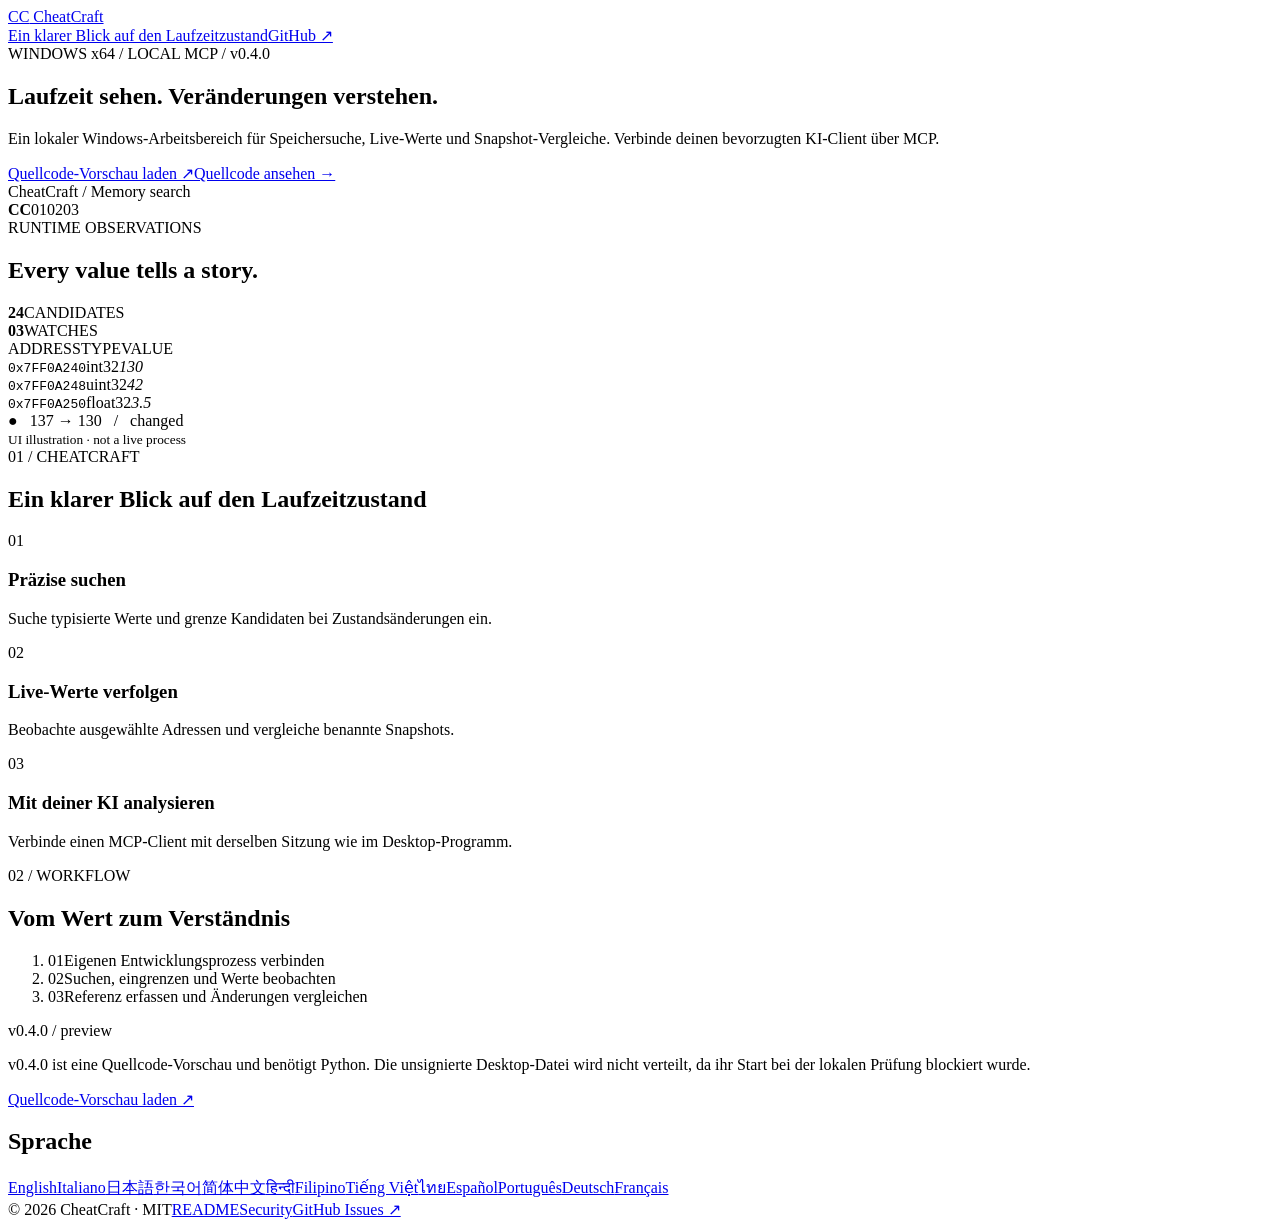
==== docs/de/index.html @ 7d16bdb3 "Add multilingual CheatCraft product site for GitHub Pages" ====
<!doctype html><html lang="de"><head><meta charset="utf-8"><meta name="viewport" content="width=device-width,initial-scale=1"><title>CheatCraft — Laufzeit sehen. Veränderungen verstehen.</title><meta name="description" content="Ein lokaler Windows-Arbeitsbereich für Speichersuche, Live-Werte und Snapshot-Vergleiche. Verbinde deinen bevorzugten KI-Client über MCP."><link rel="canonical" href="https://arpanjot-coding.github.io/CheatCraft/de/"><link rel="alternate" hreflang="en" href="https://arpanjot-coding.github.io/CheatCraft/"><link rel="alternate" hreflang="it" href="https://arpanjot-coding.github.io/CheatCraft/it/"><link rel="alternate" hreflang="ja" href="https://arpanjot-coding.github.io/CheatCraft/ja/"><link rel="alternate" hreflang="ko" href="https://arpanjot-coding.github.io/CheatCraft/ko/"><link rel="alternate" hreflang="zh-CN" href="https://arpanjot-coding.github.io/CheatCraft/zh-CN/"><link rel="alternate" hreflang="hi" href="https://arpanjot-coding.github.io/CheatCraft/hi/"><link rel="alternate" hreflang="fil" href="https://arpanjot-coding.github.io/CheatCraft/fil/"><link rel="alternate" hreflang="vi" href="https://arpanjot-coding.github.io/CheatCraft/vi/"><link rel="alternate" hreflang="th" href="https://arpanjot-coding.github.io/CheatCraft/th/"><link rel="alternate" hreflang="es" href="https://arpanjot-coding.github.io/CheatCraft/es/"><link rel="alternate" hreflang="pt" href="https://arpanjot-coding.github.io/CheatCraft/pt/"><link rel="alternate" hreflang="de" href="https://arpanjot-coding.github.io/CheatCraft/de/"><link rel="alternate" hreflang="fr" href="https://arpanjot-coding.github.io/CheatCraft/fr/"><link rel="alternate" hreflang="x-default" href="https://arpanjot-coding.github.io/CheatCraft/"><meta property="og:title" content="CheatCraft — Laufzeit sehen. Veränderungen verstehen."><meta property="og:description" content="Ein lokaler Windows-Arbeitsbereich für Speichersuche, Live-Werte und Snapshot-Vergleiche. Verbinde deinen bevorzugten KI-Client über MCP."><meta property="og:type" content="website"><meta property="og:url" content="https://arpanjot-coding.github.io/CheatCraft/de/"><meta name="twitter:card" content="summary"><meta name="theme-color" content="#0c1320"><link rel="stylesheet" href="https://arpanjot-coding.github.io/CheatCraft/style.css"><link rel="icon" href="https://arpanjot-coding.github.io/CheatCraft/favicon.svg" type="image/svg+xml"><script type="application/ld+json">{"@context": "https://schema.org", "@type": "SoftwareApplication", "name": "CheatCraft", "applicationCategory": "DeveloperApplication", "operatingSystem": "Windows", "softwareVersion": "0.4.0", "url": "https://arpanjot-coding.github.io/CheatCraft/de/", "inLanguage": "de", "description": "Ein lokaler Windows-Arbeitsbereich für Speichersuche, Live-Werte und Snapshot-Vergleiche. Verbinde deinen bevorzugten KI-Client über MCP.", "license": "https://github.com/arpanjot-coding/CheatCraft/blob/main/LICENSE", "downloadUrl": "https://github.com/arpanjot-coding/CheatCraft/releases/tag/v0.4.0"}</script></head><body>
<header><a class="brand" href="https://arpanjot-coding.github.io/CheatCraft/de/"><span class="mark">CC</span> CheatCraft</a><nav><a href="#features">Ein klarer Blick auf den Laufzeitzustand</a><a href="https://github.com/arpanjot-coding/CheatCraft">GitHub ↗</a></nav></header>
<main><section class="hero"><div><div class="eyebrow">WINDOWS x64 / LOCAL MCP / v0.4.0</div><h1>Laufzeit sehen. Veränderungen verstehen.</h1><p class="lead">Ein lokaler Windows-Arbeitsbereich für Speichersuche, Live-Werte und Snapshot-Vergleiche. Verbinde deinen bevorzugten KI-Client über MCP.</p><div class="actions"><a class="button" href="https://github.com/arpanjot-coding/CheatCraft/releases/tag/v0.4.0">Quellcode-Vorschau laden ↗</a><a class="quiet" href="https://github.com/arpanjot-coding/CheatCraft">Quellcode ansehen →</a></div></div>
<div class="product" aria-label="CheatCraft"><div class="windowbar"><i></i><i></i><i></i><span>CheatCraft / Memory search</span></div><div class="workspace"><div class="rail"><b>CC</b><span>01</span><span>02</span><span>03</span></div><div class="screen"><div class="small">RUNTIME OBSERVATIONS</div><h2>Every value tells a story.</h2><div class="stats"><div><strong>24</strong><span>CANDIDATES</span></div><div><strong>03</strong><span>WATCHES</span></div></div><div class="row heading"><span>ADDRESS</span><span>TYPE</span><span>VALUE</span></div><div class="row"><code>0x7FF0A240</code><span>int32</span><em>130</em></div><div class="row"><code>0x7FF0A248</code><span>uint32</span><em>42</em></div><div class="row"><code>0x7FF0A250</code><span>float32</span><em>3.5</em></div><div class="signal">● &nbsp; 137 → 130 &nbsp; / &nbsp; changed</div><small>UI illustration · not a live process</small></div></div></div></section>
<section id="features"><div class="sectionhead"><span class="eyebrow">01 / CHEATCRAFT</span><h2>Ein klarer Blick auf den Laufzeitzustand</h2></div><div class="features"><article><span class="number">01</span><h3>Präzise suchen</h3><p>Suche typisierte Werte und grenze Kandidaten bei Zustandsänderungen ein.</p></article><article><span class="number">02</span><h3>Live-Werte verfolgen</h3><p>Beobachte ausgewählte Adressen und vergleiche benannte Snapshots.</p></article><article><span class="number">03</span><h3>Mit deiner KI analysieren</h3><p>Verbinde einen MCP-Client mit derselben Sitzung wie im Desktop-Programm.</p></article></div></section>
<section class="workflow"><div><span class="eyebrow">02 / WORKFLOW</span><h2>Vom Wert zum Verständnis</h2></div><ol><li><span>01</span>Eigenen Entwicklungsprozess verbinden</li><li><span>02</span>Suchen, eingrenzen und Werte beobachten</li><li><span>03</span>Referenz erfassen und Änderungen vergleichen</li></ol></section>
<section class="release"><span class="pill">v0.4.0 / preview</span><p>v0.4.0 ist eine Quellcode-Vorschau und benötigt Python. Die unsignierte Desktop-Datei wird nicht verteilt, da ihr Start bei der lokalen Prüfung blockiert wurde.</p><a class="button" href="https://github.com/arpanjot-coding/CheatCraft/releases/tag/v0.4.0">Quellcode-Vorschau laden ↗</a></section>
<section class="languages"><h2>Sprache</h2><div><a href="https://arpanjot-coding.github.io/CheatCraft/" lang="en" hreflang="en" >English</a><a href="https://arpanjot-coding.github.io/CheatCraft/it/" lang="it" hreflang="it" >Italiano</a><a href="https://arpanjot-coding.github.io/CheatCraft/ja/" lang="ja" hreflang="ja" >日本語</a><a href="https://arpanjot-coding.github.io/CheatCraft/ko/" lang="ko" hreflang="ko" >한국어</a><a href="https://arpanjot-coding.github.io/CheatCraft/zh-CN/" lang="zh-CN" hreflang="zh-CN" >简体中文</a><a href="https://arpanjot-coding.github.io/CheatCraft/hi/" lang="hi" hreflang="hi" >हिन्दी</a><a href="https://arpanjot-coding.github.io/CheatCraft/fil/" lang="fil" hreflang="fil" >Filipino</a><a href="https://arpanjot-coding.github.io/CheatCraft/vi/" lang="vi" hreflang="vi" >Tiếng Việt</a><a href="https://arpanjot-coding.github.io/CheatCraft/th/" lang="th" hreflang="th" >ไทย</a><a href="https://arpanjot-coding.github.io/CheatCraft/es/" lang="es" hreflang="es" >Español</a><a href="https://arpanjot-coding.github.io/CheatCraft/pt/" lang="pt" hreflang="pt" >Português</a><a href="https://arpanjot-coding.github.io/CheatCraft/de/" lang="de" hreflang="de" aria-current="page">Deutsch</a><a href="https://arpanjot-coding.github.io/CheatCraft/fr/" lang="fr" hreflang="fr" >Français</a></div></section></main><footer><span>© 2026 CheatCraft · MIT</span><a href="https://github.com/arpanjot-coding/CheatCraft/blob/main/README.md">README</a><a href="https://github.com/arpanjot-coding/CheatCraft/blob/main/SECURITY.md">Security</a><a href="https://github.com/arpanjot-coding/CheatCraft/issues">GitHub Issues ↗</a></footer></body></html>
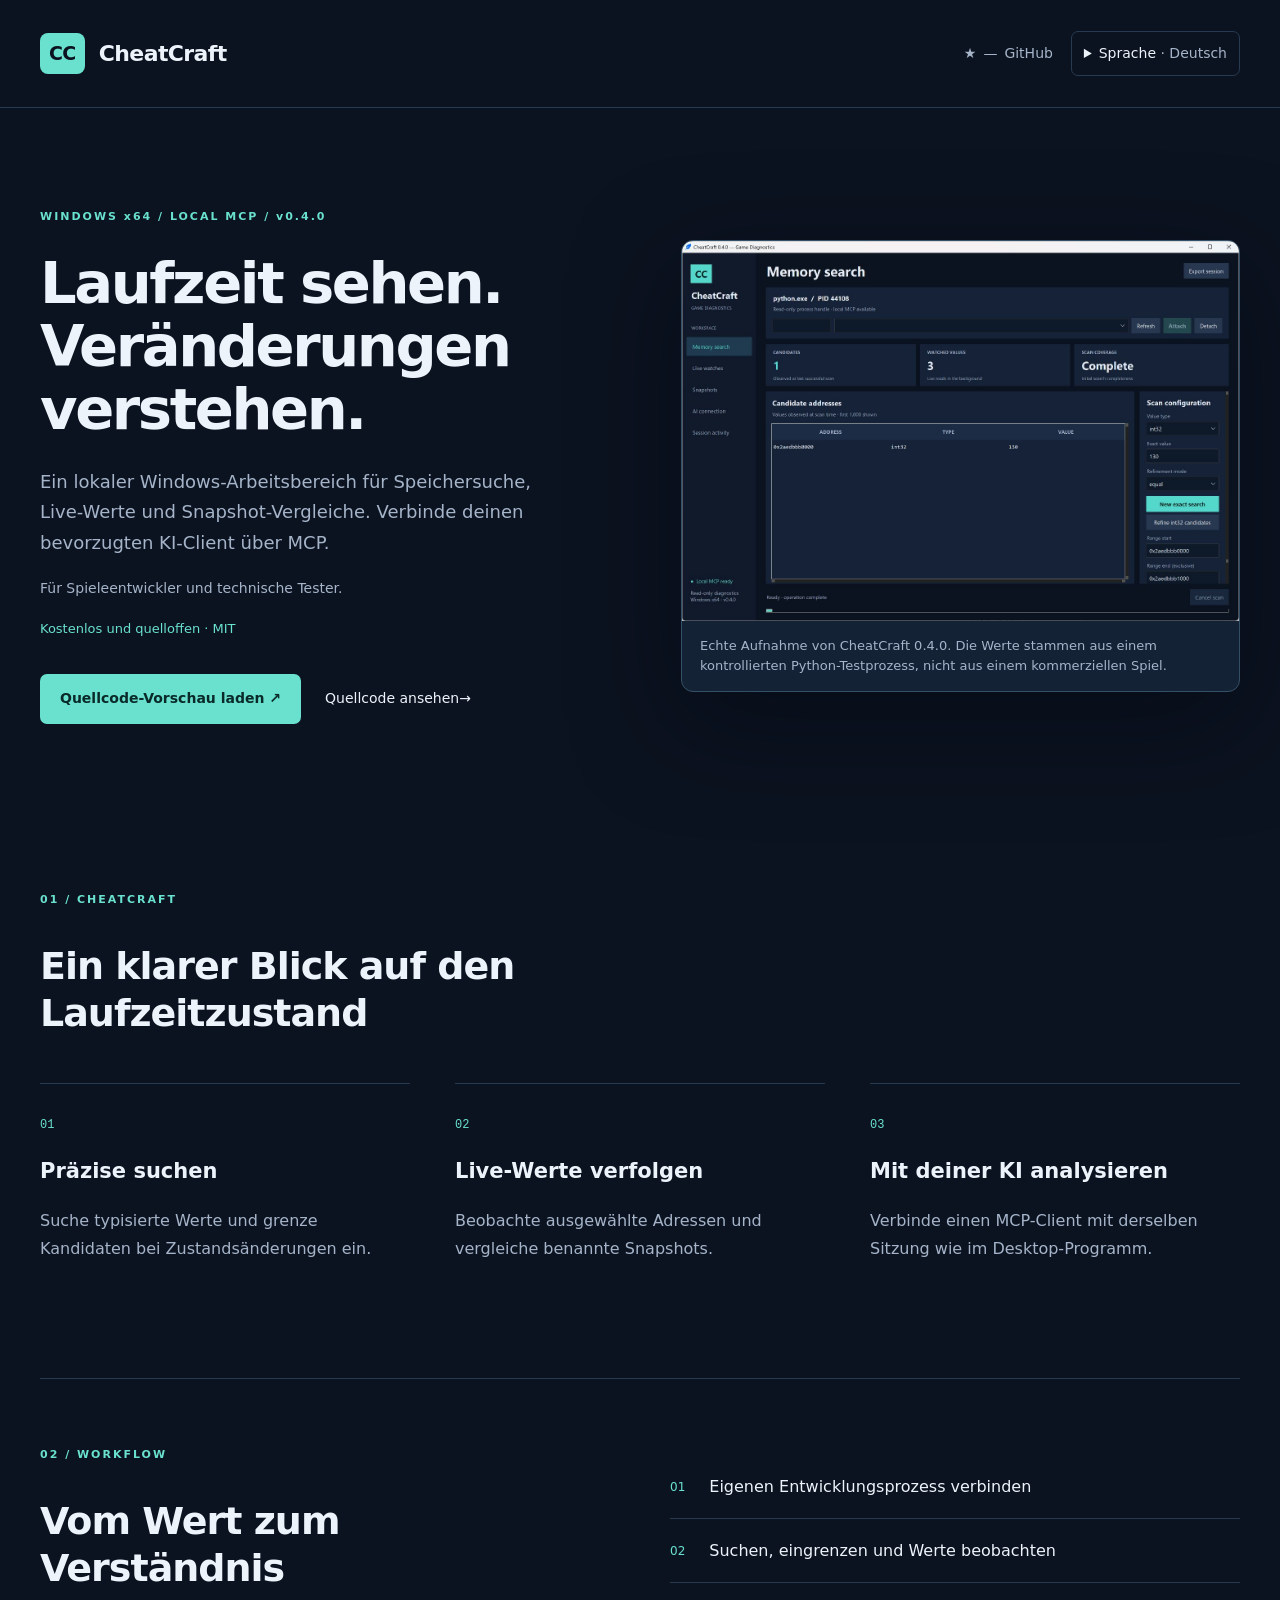
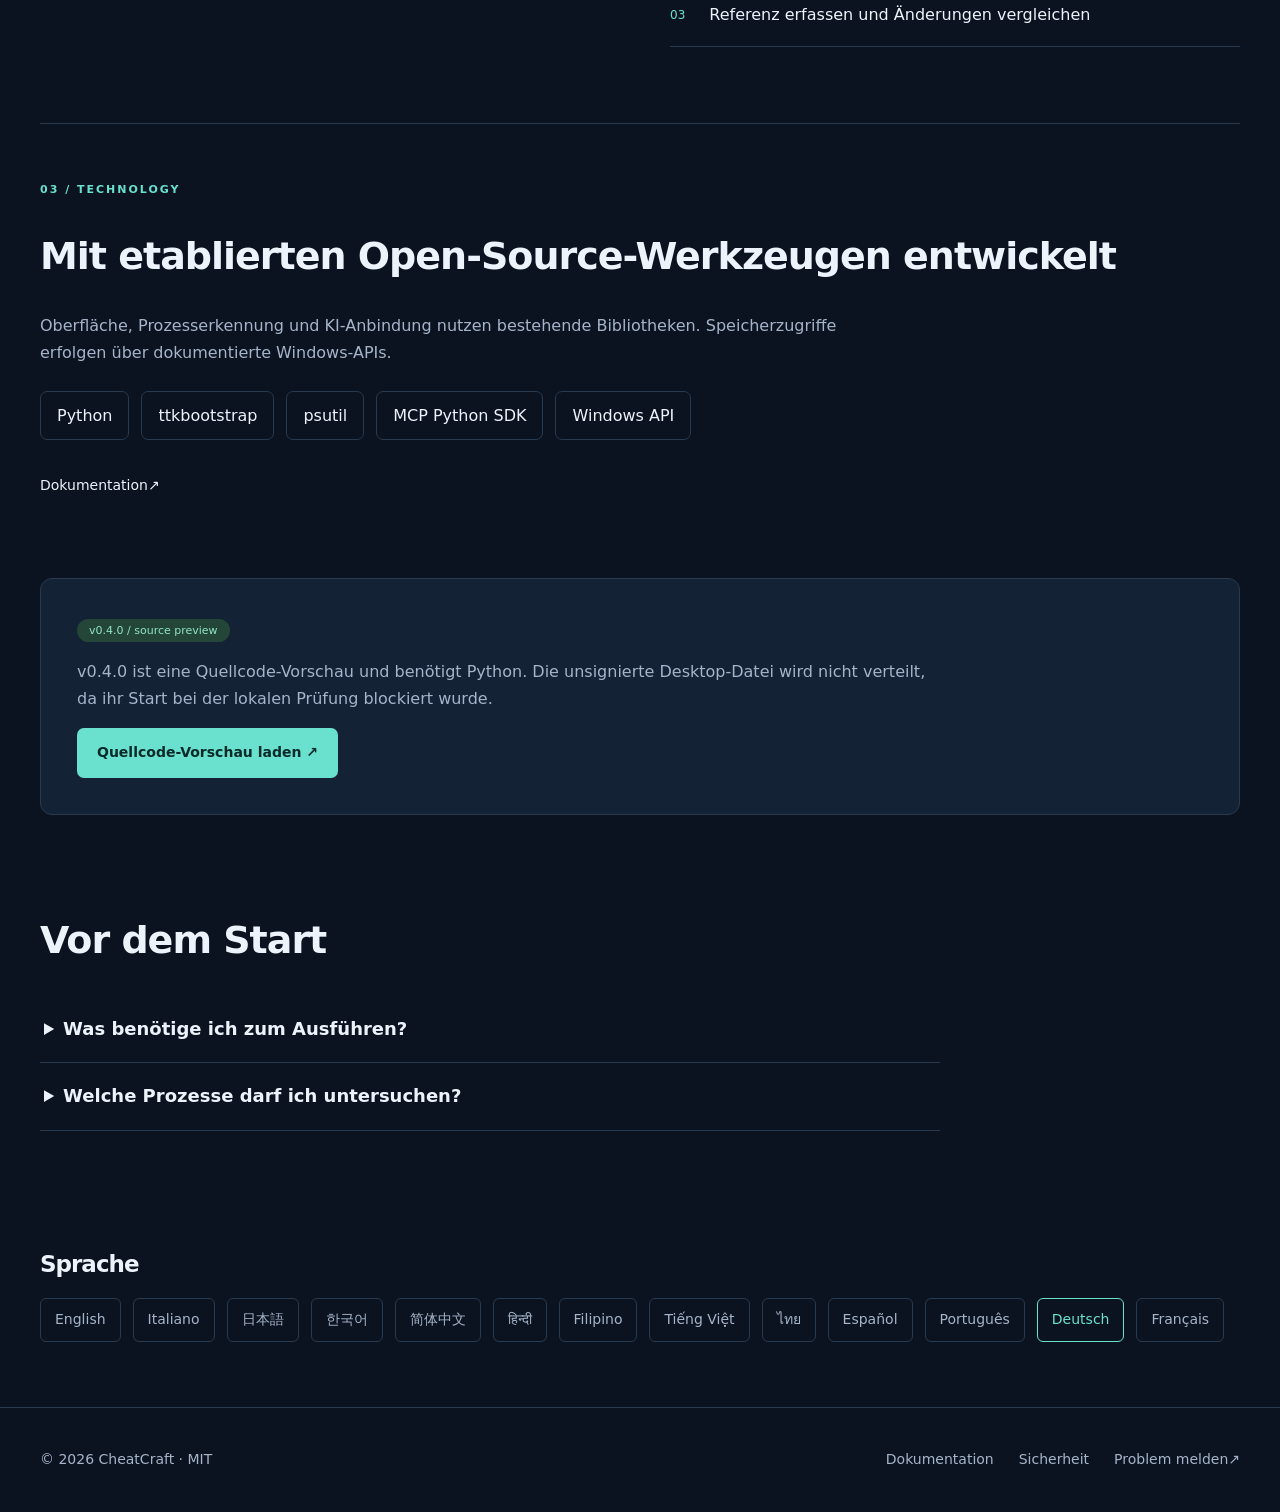
==== commit cb9c2d71: "Review mobile design and multilingual SEO; use authentic app screenshot" ====
--- a/docs/de/index.html
+++ b/docs/de/index.html
@@ -1,8 +1,78 @@
-<!doctype html><html lang="de"><head><meta charset="utf-8"><meta name="viewport" content="width=device-width,initial-scale=1"><title>CheatCraft — Laufzeit sehen. Veränderungen verstehen.</title><meta name="description" content="Ein lokaler Windows-Arbeitsbereich für Speichersuche, Live-Werte und Snapshot-Vergleiche. Verbinde deinen bevorzugten KI-Client über MCP."><link rel="canonical" href="https://arpanjot-coding.github.io/CheatCraft/de/"><link rel="alternate" hreflang="en" href="https://arpanjot-coding.github.io/CheatCraft/"><link rel="alternate" hreflang="it" href="https://arpanjot-coding.github.io/CheatCraft/it/"><link rel="alternate" hreflang="ja" href="https://arpanjot-coding.github.io/CheatCraft/ja/"><link rel="alternate" hreflang="ko" href="https://arpanjot-coding.github.io/CheatCraft/ko/"><link rel="alternate" hreflang="zh-CN" href="https://arpanjot-coding.github.io/CheatCraft/zh-CN/"><link rel="alternate" hreflang="hi" href="https://arpanjot-coding.github.io/CheatCraft/hi/"><link rel="alternate" hreflang="fil" href="https://arpanjot-coding.github.io/CheatCraft/fil/"><link rel="alternate" hreflang="vi" href="https://arpanjot-coding.github.io/CheatCraft/vi/"><link rel="alternate" hreflang="th" href="https://arpanjot-coding.github.io/CheatCraft/th/"><link rel="alternate" hreflang="es" href="https://arpanjot-coding.github.io/CheatCraft/es/"><link rel="alternate" hreflang="pt" href="https://arpanjot-coding.github.io/CheatCraft/pt/"><link rel="alternate" hreflang="de" href="https://arpanjot-coding.github.io/CheatCraft/de/"><link rel="alternate" hreflang="fr" href="https://arpanjot-coding.github.io/CheatCraft/fr/"><link rel="alternate" hreflang="x-default" href="https://arpanjot-coding.github.io/CheatCraft/"><meta property="og:title" content="CheatCraft — Laufzeit sehen. Veränderungen verstehen."><meta property="og:description" content="Ein lokaler Windows-Arbeitsbereich für Speichersuche, Live-Werte und Snapshot-Vergleiche. Verbinde deinen bevorzugten KI-Client über MCP."><meta property="og:type" content="website"><meta property="og:url" content="https://arpanjot-coding.github.io/CheatCraft/de/"><meta name="twitter:card" content="summary"><meta name="theme-color" content="#0c1320"><link rel="stylesheet" href="https://arpanjot-coding.github.io/CheatCraft/style.css"><link rel="icon" href="https://arpanjot-coding.github.io/CheatCraft/favicon.svg" type="image/svg+xml"><script type="application/ld+json">{"@context": "https://schema.org", "@type": "SoftwareApplication", "name": "CheatCraft", "applicationCategory": "DeveloperApplication", "operatingSystem": "Windows", "softwareVersion": "0.4.0", "url": "https://arpanjot-coding.github.io/CheatCraft/de/", "inLanguage": "de", "description": "Ein lokaler Windows-Arbeitsbereich für Speichersuche, Live-Werte und Snapshot-Vergleiche. Verbinde deinen bevorzugten KI-Client über MCP.", "license": "https://github.com/arpanjot-coding/CheatCraft/blob/main/LICENSE", "downloadUrl": "https://github.com/arpanjot-coding/CheatCraft/releases/tag/v0.4.0"}</script></head><body>
-<header><a class="brand" href="https://arpanjot-coding.github.io/CheatCraft/de/"><span class="mark">CC</span> CheatCraft</a><nav><a href="#features">Ein klarer Blick auf den Laufzeitzustand</a><a href="https://github.com/arpanjot-coding/CheatCraft">GitHub ↗</a></nav></header>
-<main><section class="hero"><div><div class="eyebrow">WINDOWS x64 / LOCAL MCP / v0.4.0</div><h1>Laufzeit sehen. Veränderungen verstehen.</h1><p class="lead">Ein lokaler Windows-Arbeitsbereich für Speichersuche, Live-Werte und Snapshot-Vergleiche. Verbinde deinen bevorzugten KI-Client über MCP.</p><div class="actions"><a class="button" href="https://github.com/arpanjot-coding/CheatCraft/releases/tag/v0.4.0">Quellcode-Vorschau laden ↗</a><a class="quiet" href="https://github.com/arpanjot-coding/CheatCraft">Quellcode ansehen →</a></div></div>
-<div class="product" aria-label="CheatCraft"><div class="windowbar"><i></i><i></i><i></i><span>CheatCraft / Memory search</span></div><div class="workspace"><div class="rail"><b>CC</b><span>01</span><span>02</span><span>03</span></div><div class="screen"><div class="small">RUNTIME OBSERVATIONS</div><h2>Every value tells a story.</h2><div class="stats"><div><strong>24</strong><span>CANDIDATES</span></div><div><strong>03</strong><span>WATCHES</span></div></div><div class="row heading"><span>ADDRESS</span><span>TYPE</span><span>VALUE</span></div><div class="row"><code>0x7FF0A240</code><span>int32</span><em>130</em></div><div class="row"><code>0x7FF0A248</code><span>uint32</span><em>42</em></div><div class="row"><code>0x7FF0A250</code><span>float32</span><em>3.5</em></div><div class="signal">● &nbsp; 137 → 130 &nbsp; / &nbsp; changed</div><small>UI illustration · not a live process</small></div></div></div></section>
-<section id="features"><div class="sectionhead"><span class="eyebrow">01 / CHEATCRAFT</span><h2>Ein klarer Blick auf den Laufzeitzustand</h2></div><div class="features"><article><span class="number">01</span><h3>Präzise suchen</h3><p>Suche typisierte Werte und grenze Kandidaten bei Zustandsänderungen ein.</p></article><article><span class="number">02</span><h3>Live-Werte verfolgen</h3><p>Beobachte ausgewählte Adressen und vergleiche benannte Snapshots.</p></article><article><span class="number">03</span><h3>Mit deiner KI analysieren</h3><p>Verbinde einen MCP-Client mit derselben Sitzung wie im Desktop-Programm.</p></article></div></section>
-<section class="workflow"><div><span class="eyebrow">02 / WORKFLOW</span><h2>Vom Wert zum Verständnis</h2></div><ol><li><span>01</span>Eigenen Entwicklungsprozess verbinden</li><li><span>02</span>Suchen, eingrenzen und Werte beobachten</li><li><span>03</span>Referenz erfassen und Änderungen vergleichen</li></ol></section>
-<section class="release"><span class="pill">v0.4.0 / preview</span><p>v0.4.0 ist eine Quellcode-Vorschau und benötigt Python. Die unsignierte Desktop-Datei wird nicht verteilt, da ihr Start bei der lokalen Prüfung blockiert wurde.</p><a class="button" href="https://github.com/arpanjot-coding/CheatCraft/releases/tag/v0.4.0">Quellcode-Vorschau laden ↗</a></section>
-<section class="languages"><h2>Sprache</h2><div><a href="https://arpanjot-coding.github.io/CheatCraft/" lang="en" hreflang="en" >English</a><a href="https://arpanjot-coding.github.io/CheatCraft/it/" lang="it" hreflang="it" >Italiano</a><a href="https://arpanjot-coding.github.io/CheatCraft/ja/" lang="ja" hreflang="ja" >日本語</a><a href="https://arpanjot-coding.github.io/CheatCraft/ko/" lang="ko" hreflang="ko" >한국어</a><a href="https://arpanjot-coding.github.io/CheatCraft/zh-CN/" lang="zh-CN" hreflang="zh-CN" >简体中文</a><a href="https://arpanjot-coding.github.io/CheatCraft/hi/" lang="hi" hreflang="hi" >हिन्दी</a><a href="https://arpanjot-coding.github.io/CheatCraft/fil/" lang="fil" hreflang="fil" >Filipino</a><a href="https://arpanjot-coding.github.io/CheatCraft/vi/" lang="vi" hreflang="vi" >Tiếng Việt</a><a href="https://arpanjot-coding.github.io/CheatCraft/th/" lang="th" hreflang="th" >ไทย</a><a href="https://arpanjot-coding.github.io/CheatCraft/es/" lang="es" hreflang="es" >Español</a><a href="https://arpanjot-coding.github.io/CheatCraft/pt/" lang="pt" hreflang="pt" >Português</a><a href="https://arpanjot-coding.github.io/CheatCraft/de/" lang="de" hreflang="de" aria-current="page">Deutsch</a><a href="https://arpanjot-coding.github.io/CheatCraft/fr/" lang="fr" hreflang="fr" >Français</a></div></section></main><footer><span>© 2026 CheatCraft · MIT</span><a href="https://github.com/arpanjot-coding/CheatCraft/blob/main/README.md">README</a><a href="https://github.com/arpanjot-coding/CheatCraft/blob/main/SECURITY.md">Security</a><a href="https://github.com/arpanjot-coding/CheatCraft/issues">GitHub Issues ↗</a></footer></body></html>+<!doctype html>
+<html lang="de">
+<head>
+  <meta charset="utf-8">
+  <meta name="viewport" content="width=device-width,initial-scale=1">
+  <title>CheatCraft — Windows-Speichersuche und MCP-Diagnose</title>
+  <meta name="description" content="Ein lokaler Windows-Arbeitsbereich für Speichersuche, Live-Werte und Snapshot-Vergleiche. Verbinde deinen bevorzugten KI-Client über MCP.">
+  <link rel="canonical" href="https://arpanjot-coding.github.io/CheatCraft/de/">
+  <link rel="alternate" hreflang="en" href="https://arpanjot-coding.github.io/CheatCraft/"><link rel="alternate" hreflang="it" href="https://arpanjot-coding.github.io/CheatCraft/it/"><link rel="alternate" hreflang="ja" href="https://arpanjot-coding.github.io/CheatCraft/ja/"><link rel="alternate" hreflang="ko" href="https://arpanjot-coding.github.io/CheatCraft/ko/"><link rel="alternate" hreflang="zh-CN" href="https://arpanjot-coding.github.io/CheatCraft/zh-CN/"><link rel="alternate" hreflang="hi" href="https://arpanjot-coding.github.io/CheatCraft/hi/"><link rel="alternate" hreflang="tl" href="https://arpanjot-coding.github.io/CheatCraft/fil/"><link rel="alternate" hreflang="vi" href="https://arpanjot-coding.github.io/CheatCraft/vi/"><link rel="alternate" hreflang="th" href="https://arpanjot-coding.github.io/CheatCraft/th/"><link rel="alternate" hreflang="es" href="https://arpanjot-coding.github.io/CheatCraft/es/"><link rel="alternate" hreflang="pt" href="https://arpanjot-coding.github.io/CheatCraft/pt/"><link rel="alternate" hreflang="de" href="https://arpanjot-coding.github.io/CheatCraft/de/"><link rel="alternate" hreflang="fr" href="https://arpanjot-coding.github.io/CheatCraft/fr/"><link rel="alternate" hreflang="x-default" href="https://arpanjot-coding.github.io/CheatCraft/">
+  <meta property="og:site_name" content="CheatCraft">
+  <meta property="og:title" content="CheatCraft — Windows-Speichersuche und MCP-Diagnose">
+  <meta property="og:description" content="Ein lokaler Windows-Arbeitsbereich für Speichersuche, Live-Werte und Snapshot-Vergleiche. Verbinde deinen bevorzugten KI-Client über MCP.">
+  <meta property="og:type" content="website">
+  <meta property="og:url" content="https://arpanjot-coding.github.io/CheatCraft/de/">
+  <meta property="og:locale" content="de_DE">
+  <meta property="og:locale:alternate" content="en_US"><meta property="og:locale:alternate" content="it_IT"><meta property="og:locale:alternate" content="ja_JP"><meta property="og:locale:alternate" content="ko_KR"><meta property="og:locale:alternate" content="zh_CN"><meta property="og:locale:alternate" content="hi_IN"><meta property="og:locale:alternate" content="tl_PH"><meta property="og:locale:alternate" content="vi_VN"><meta property="og:locale:alternate" content="th_TH"><meta property="og:locale:alternate" content="es_ES"><meta property="og:locale:alternate" content="pt_BR"><meta property="og:locale:alternate" content="fr_FR">
+  <meta property="og:image" content="https://arpanjot-coding.github.io/CheatCraft/social-card.png">
+  <meta property="og:image:width" content="1200">
+  <meta property="og:image:height" content="630">
+  <meta property="og:image:alt" content="CheatCraft — CheatCraft — Windows-Speichersuche und MCP-Diagnose">
+  <meta name="twitter:card" content="summary_large_image">
+  <meta name="twitter:title" content="CheatCraft — Windows-Speichersuche und MCP-Diagnose">
+  <meta name="twitter:description" content="Ein lokaler Windows-Arbeitsbereich für Speichersuche, Live-Werte und Snapshot-Vergleiche. Verbinde deinen bevorzugten KI-Client über MCP.">
+  <meta name="twitter:image" content="https://arpanjot-coding.github.io/CheatCraft/social-card.png">
+  <meta name="twitter:image:alt" content="CheatCraft — CheatCraft — Windows-Speichersuche und MCP-Diagnose">
+  <meta name="theme-color" content="#0c1320">
+  <link rel="stylesheet" href="../style.css">
+  <link rel="icon" href="../favicon.svg" type="image/svg+xml">
+  <script type="application/ld+json">{"@context": "https://schema.org", "@graph": [{"@type": "SoftwareApplication", "@id": "https://arpanjot-coding.github.io/CheatCraft/#software", "name": "CheatCraft", "applicationCategory": "DeveloperApplication", "operatingSystem": "Windows", "softwareVersion": "0.4.0", "url": "https://arpanjot-coding.github.io/CheatCraft/", "inLanguage": "de", "description": "Ein lokaler Windows-Arbeitsbereich für Speichersuche, Live-Werte und Snapshot-Vergleiche. Verbinde deinen bevorzugten KI-Client über MCP.", "license": "https://github.com/arpanjot-coding/CheatCraft/blob/main/LICENSE", "downloadUrl": "https://github.com/arpanjot-coding/CheatCraft/releases/tag/v0.4.0", "isAccessibleForFree": true, "offers": {"@type": "Offer", "price": "0", "priceCurrency": "USD", "url": "https://github.com/arpanjot-coding/CheatCraft/releases/tag/v0.4.0"}}, {"@type": "WebPage", "@id": "https://arpanjot-coding.github.io/CheatCraft/de/#page", "url": "https://arpanjot-coding.github.io/CheatCraft/de/", "name": "CheatCraft — Windows-Speichersuche und MCP-Diagnose", "description": "Ein lokaler Windows-Arbeitsbereich für Speichersuche, Live-Werte und Snapshot-Vergleiche. Verbinde deinen bevorzugten KI-Client über MCP.", "inLanguage": "de", "about": {"@id": "https://arpanjot-coding.github.io/CheatCraft/#software"}}]}</script>
+</head>
+<body>
+  <a class="skip-link" href="#main">Zum Inhalt springen</a>
+  <header>
+    <a class="brand" href="../"><span class="mark" aria-hidden="true">CC</span> CheatCraft</a>
+    <nav aria-label="Sprache">
+      <a class="repo-link github-stars" href="https://github.com/arpanjot-coding/CheatCraft/stargazers" data-star-label="GitHub-Sterne" aria-label="GitHub-Sterne"><span aria-hidden="true">★</span> <span data-stars>—</span> GitHub</a>
+      <details class="language-menu">
+        <summary>Sprache <span lang="de">· Deutsch</span></summary>
+        <div class="language-options"><a href="../" lang="en" hreflang="en" >English</a><a href="../it/" lang="it" hreflang="it" >Italiano</a><a href="../ja/" lang="ja" hreflang="ja" >日本語</a><a href="../ko/" lang="ko" hreflang="ko" >한국어</a><a href="../zh-CN/" lang="zh-CN" hreflang="zh-CN" >简体中文</a><a href="../hi/" lang="hi" hreflang="hi" >हिन्दी</a><a href="../fil/" lang="fil" hreflang="tl" >Filipino</a><a href="../vi/" lang="vi" hreflang="vi" >Tiếng Việt</a><a href="../th/" lang="th" hreflang="th" >ไทย</a><a href="../es/" lang="es" hreflang="es" >Español</a><a href="../pt/" lang="pt" hreflang="pt" >Português</a><a href="../de/" lang="de" hreflang="de" aria-current="page">Deutsch</a><a href="../fr/" lang="fr" hreflang="fr" >Français</a></div>
+      </details>
+    </nav>
+  </header>
+  <main id="main" tabindex="-1">
+    <section class="hero" aria-labelledby="hero-title">
+      <div>
+        <div class="eyebrow" lang="en">WINDOWS x64 / LOCAL MCP / v0.4.0</div>
+        <h1 id="hero-title">Laufzeit sehen. Veränderungen verstehen.</h1>
+        <p class="lead">Ein lokaler Windows-Arbeitsbereich für Speichersuche, Live-Werte und Snapshot-Vergleiche. Verbinde deinen bevorzugten KI-Client über MCP.</p><p class="audience">Für Spieleentwickler und technische Tester.</p>
+        <p class="license-note">Kostenlos und quelloffen · MIT</p>
+        <div class="actions"><a class="button" href="https://github.com/arpanjot-coding/CheatCraft/releases/tag/v0.4.0">Quellcode-Vorschau laden <span aria-hidden="true">↗</span></a><a class="quiet" href="https://github.com/arpanjot-coding/CheatCraft">Quellcode ansehen <span aria-hidden="true">→</span></a></div>
+      </div>
+      <figure class="product product-real">
+        <a href="../screenshots/memory-search.jpg" aria-label="Echte Aufnahme von CheatCraft 0.4.0. Die Werte stammen aus einem kontrollierten Python-Testprozess, nicht aus einem kommerziellen Spiel."><img src="../screenshots/memory-search.jpg" alt="Echte Aufnahme von CheatCraft 0.4.0. Die Werte stammen aus einem kontrollierten Python-Testprozess, nicht aus einem kommerziellen Spiel." width="1362" height="930" fetchpriority="high" decoding="async"></a>
+        <figcaption>Echte Aufnahme von CheatCraft 0.4.0. Die Werte stammen aus einem kontrollierten Python-Testprozess, nicht aus einem kommerziellen Spiel.</figcaption>
+      </figure>
+    </section>
+    <section id="features" aria-labelledby="features-title">
+      <div class="sectionhead"><span class="eyebrow" aria-hidden="true">01 / CHEATCRAFT</span><h2 id="features-title">Ein klarer Blick auf den Laufzeitzustand</h2></div>
+      <div class="features"><article><span class="number" aria-hidden="true">01</span><h3>Präzise suchen</h3><p>Suche typisierte Werte und grenze Kandidaten bei Zustandsänderungen ein.</p></article><article><span class="number" aria-hidden="true">02</span><h3>Live-Werte verfolgen</h3><p>Beobachte ausgewählte Adressen und vergleiche benannte Snapshots.</p></article><article><span class="number" aria-hidden="true">03</span><h3>Mit deiner KI analysieren</h3><p>Verbinde einen MCP-Client mit derselben Sitzung wie im Desktop-Programm.</p></article></div>
+    </section>
+    <section class="workflow" aria-labelledby="workflow-title">
+      <div><span class="eyebrow" aria-hidden="true">02 / WORKFLOW</span><h2 id="workflow-title">Vom Wert zum Verständnis</h2></div>
+      <ol><li><span aria-hidden="true">01</span>Eigenen Entwicklungsprozess verbinden</li><li><span aria-hidden="true">02</span>Suchen, eingrenzen und Werte beobachten</li><li><span aria-hidden="true">03</span>Referenz erfassen und Änderungen vergleichen</li></ol>
+    </section>
+    <section class="technology" aria-labelledby="stack-title"><span class="eyebrow" aria-hidden="true">03 / TECHNOLOGY</span><h2 id="stack-title">Mit etablierten Open-Source-Werkzeugen entwickelt</h2><p>Oberfläche, Prozesserkennung und KI-Anbindung nutzen bestehende Bibliotheken. Speicherzugriffe erfolgen über dokumentierte Windows-APIs.</p><div class="stack-links"><a href="https://www.python.org/">Python</a><a href="https://github.com/israel-dryer/ttkbootstrap">ttkbootstrap</a><a href="https://github.com/giampaolo/psutil">psutil</a><a href="https://github.com/modelcontextprotocol/python-sdk">MCP Python SDK</a><a href="https://learn.microsoft.com/en-us/windows/win32/api/memoryapi/nf-memoryapi-readprocessmemory">Windows API</a></div><a class="quiet" href="https://github.com/arpanjot-coding/CheatCraft/blob/main/README.md">Dokumentation <span aria-hidden="true">↗</span></a></section>
+    <section class="release" aria-label="Quellcode-Vorschau laden">
+      <span class="pill" lang="en">v0.4.0 / source preview</span><p>v0.4.0 ist eine Quellcode-Vorschau und benötigt Python. Die unsignierte Desktop-Datei wird nicht verteilt, da ihr Start bei der lokalen Prüfung blockiert wurde.</p><a class="button" href="https://github.com/arpanjot-coding/CheatCraft/releases/tag/v0.4.0">Quellcode-Vorschau laden <span aria-hidden="true">↗</span></a>
+    </section>
+    <section class="faq" aria-labelledby="faq-title"><h2 id="faq-title">Vor dem Start</h2>
+      <details><summary>Was benötige ich zum Ausführen?</summary><p>Windows x64 und 64-Bit-Python ab Version 3.11 mit Tcl/Tk. Lade den Quellcode herunter und starte zuerst Setup.cmd, dann Launch.cmd. Lokal wurde mit Python 3.14.7 getestet.</p></details>
+      <details><summary>Welche Prozesse darf ich untersuchen?</summary><p>Eigene Prozesse oder solche, für die eine Erlaubnis vorliegt, sofern Windows Lesezugriff gewährt. CheatCraft umgeht weder Anti-Cheat-Systeme noch Prozessschutz.</p></details>
+    </section>
+    <section class="languages" aria-labelledby="languages-title"><h2 id="languages-title">Sprache</h2><div><a href="../" lang="en" hreflang="en" >English</a><a href="../it/" lang="it" hreflang="it" >Italiano</a><a href="../ja/" lang="ja" hreflang="ja" >日本語</a><a href="../ko/" lang="ko" hreflang="ko" >한국어</a><a href="../zh-CN/" lang="zh-CN" hreflang="zh-CN" >简体中文</a><a href="../hi/" lang="hi" hreflang="hi" >हिन्दी</a><a href="../fil/" lang="fil" hreflang="tl" >Filipino</a><a href="../vi/" lang="vi" hreflang="vi" >Tiếng Việt</a><a href="../th/" lang="th" hreflang="th" >ไทย</a><a href="../es/" lang="es" hreflang="es" >Español</a><a href="../pt/" lang="pt" hreflang="pt" >Português</a><a href="../de/" lang="de" hreflang="de" aria-current="page">Deutsch</a><a href="../fr/" lang="fr" hreflang="fr" >Français</a></div></section>
+  </main>
+  <footer><span>© 2026 CheatCraft · MIT</span><a href="https://github.com/arpanjot-coding/CheatCraft/blob/main/README.md">Dokumentation</a><a href="https://github.com/arpanjot-coding/CheatCraft/blob/main/SECURITY.md">Sicherheit</a><a href="https://github.com/arpanjot-coding/CheatCraft/issues">Problem melden <span aria-hidden="true">↗</span></a></footer>
+<script src="../site.js" defer></script>
+</body>
+</html>
--- a/docs/style.css
+++ b/docs/style.css
@@ -0,0 +1,58 @@
+@charset "UTF-8";
+:root{color-scheme:dark;--bg:#0c1320;--panel:#142236;--line:#273a50;--ink:#edf3fa;--muted:#a5b4c9;--mint:#69e1ce}*{box-sizing:border-box}html{scroll-behavior:smooth;scroll-padding-top:90px}body{margin:0;background:var(--bg);color:var(--ink);font:16px/1.7 system-ui,-apple-system,"Segoe UI",sans-serif}a{color:inherit;text-decoration:none}a:hover{color:var(--mint)}a:focus-visible{outline:3px solid var(--mint);outline-offset:5px}header,main,footer{max-width:1280px;margin:auto;padding-inline:40px}header{display:flex;align-items:center;justify-content:space-between;min-height:108px;border-bottom:1px solid var(--line);gap:20px}.brand{display:flex;gap:14px;align-items:center;font-size:22px;font-weight:750;letter-spacing:-.6px}.mark{background:var(--mint);color:var(--bg);padding:4px 9px;border-radius:8px;font-size:19px}nav{display:flex;gap:30px;font-size:14px;color:var(--muted)}.hero{display:grid;grid-template-columns:1.05fr 1fr;gap:54px;align-items:center;padding:100px 0 110px}.eyebrow{font-size:11px;letter-spacing:2px;font-weight:650;color:var(--mint)}h1{font-size:clamp(36px,4.5vw,64px);line-height:1.1;letter-spacing:-2.4px;margin:25px 0;overflow-wrap:anywhere}h2{font-size:clamp(25px,3vw,38px);line-height:1.25;letter-spacing:-1px}h3{font-size:21px;line-height:1.4}.lead{font-size:18px;color:var(--muted);max-width:520px}.actions{display:flex;flex-wrap:wrap;align-items:center;gap:24px;margin-top:34px}.button{display:inline-block;border-radius:7px;background:var(--mint);color:#092a29!important;padding:13px 20px;font-weight:700;font-size:14px;transition:transform .15s}.button:hover{transform:translateY(-2px);background:#91f4e5}.quiet{font-size:14px}.product{background:#142236;border:1px solid #345066;border-radius:12px;box-shadow:0 30px 100px #02071180;transform:rotate(-1deg);overflow:hidden}.windowbar{height:43px;display:flex;gap:5px;align-items:center;padding:0 16px;background:#1b2d43;border-bottom:1px solid var(--line)}.windowbar i{width:7px;height:7px;background:#648096;border-radius:50%}.windowbar span{font-size:10px;color:var(--muted);margin-left:12px}.workspace{display:flex;min-height:355px}.rail{display:flex;flex-direction:column;align-items:center;gap:24px;background:#101b2c;width:55px;flex-shrink:0;padding-top:24px;color:#748da6;font-size:11px}.rail b{color:var(--mint);font-size:17px}.screen{padding:26px;width:100%;min-width:0}.small{font-size:9px;letter-spacing:2px;color:var(--muted)}.screen h2{font-size:23px;letter-spacing:-.5px;margin-top:9px}.stats{display:flex;gap:40px;margin:24px 0}.stats div{display:flex;flex-direction:column}.stats strong{font-size:26px;color:var(--mint);line-height:1.1}.stats span{font-size:8px;letter-spacing:1px;color:var(--muted);margin-top:8px}.row{display:grid;grid-template-columns:1.6fr 1fr .7fr;gap:12px;font-size:11px;border-bottom:1px solid var(--line);padding:10px 0}.heading{font-size:8px;color:var(--muted)}.row em{font-style:normal;color:var(--mint)}.signal{font:11px ui-monospace,monospace;color:var(--mint);margin:20px 0 12px}small{font-size:9px;color:var(--muted)}section{padding-block:50px}.sectionhead{max-width:700px}.features{display:grid;grid-template-columns:repeat(3,1fr);gap:45px;margin-top:45px}.features article{border-top:1px solid var(--line);padding-top:25px}.number{color:var(--mint);font:12px ui-monospace,monospace}.features p,.release p{color:var(--muted)}.workflow{display:grid;grid-template-columns:1fr 1fr;gap:60px;border-top:1px solid var(--line);margin-top:50px;padding-block:60px}.workflow h2{max-width:400px}.workflow ol{padding:0;list-style:none}.workflow li{display:flex;gap:24px;padding:18px 0;border-bottom:1px solid var(--line)}.workflow li span{color:var(--mint);font-size:12px;padding-top:4px}.release{background:var(--panel);border:1px solid var(--line);border-radius:12px;padding:36px;margin:20px 0}.release p{max-width:850px}.pill{font-size:11px;background:#244638;color:#91e4c6;border-radius:30px;padding:5px 12px}.languages{padding-bottom:65px}.languages h2{font-size:23px}.languages div{display:flex;flex-wrap:wrap;gap:12px}.languages a{padding:8px 14px;border:1px solid var(--line);border-radius:6px;color:var(--muted);font-size:14px}.languages a[aria-current]{color:var(--mint);border-color:var(--mint)}footer{display:flex;gap:25px;flex-wrap:wrap;border-top:1px solid var(--line);padding-block:30px;color:var(--muted);font-size:12px}footer span{margin-right:auto}@media(max-width:1000px){.hero{gap:32px;padding-top:65px}.screen{padding:18px}h1{font-size:43px}.features{gap:24px}nav>.repo-link{display:none}}@media(max-width:760px){header,main,footer{padding-inline:22px}header{min-height:85px}.hero{grid-template-columns:1fr;padding-block:55px;gap:45px}h1{font-size:42px;letter-spacing:-1.5px}.hero>div:first-child{max-width:620px}.product{transform:none;max-width:580px}.features,.workflow{grid-template-columns:1fr}.features{gap:20px}.workflow{gap:12px;margin-top:25px}.release{padding:24px}.languages{padding-bottom:35px}section{padding-block:35px}.actions{gap:18px}footer{gap:18px}}@media(prefers-reduced-motion:reduce){html{scroll-behavior:auto}*{transition:none!important}}
+
+/* Review fixes: accessible controls, language navigation and small-screen reflow. */
+header { position:relative; }
+nav { align-items:center; gap:18px; min-width:0; }
+.brand { flex-shrink:0; min-height:44px; }
+.repo-link,.quiet,footer a { display:inline-flex; align-items:center; min-height:44px; }
+.language-menu { position:relative; color:var(--ink); font-size:14px; }
+.language-menu summary { min-height:44px; display:list-item; cursor:pointer; padding:10px 12px; border:1px solid var(--line); border-radius:7px; }
+.language-menu summary span { color:var(--muted); }
+.language-options { position:absolute; z-index:20; right:0; top:calc(100% + 9px); width:300px; max-width:calc(100vw - 44px); max-height:min(60vh,440px); overflow:auto; padding:8px; background:#142236; border:1px solid #3e5972; border-radius:10px; box-shadow:0 15px 45px #020711aa; }
+.language-options a { display:flex; align-items:center; min-height:44px; padding:8px 13px; border-radius:5px; }
+.language-options a[aria-current],.language-options a:hover { color:var(--mint); background:#20384a; }
+summary:focus-visible { outline:3px solid var(--mint); outline-offset:4px; }
+.skip-link { position:absolute; z-index:50; left:20px; top:-150px; background:var(--mint); color:#082825; padding:12px 18px; border-radius:6px; }
+.skip-link:focus { top:14px; color:#082825; }
+main:focus { outline:none; }
+.hero > *, .features > *, .workflow > * { min-width:0; }
+.product { margin:0; }
+.mock-title { font-size:23px; line-height:1.25; letter-spacing:-.5px; font-weight:700; margin:9px 0 20px; }
+.product figcaption { padding:0 24px 20px; font-size:12px; line-height:1.55; color:var(--muted); }
+.license-note { font-size:13px; color:var(--mint); margin-top:18px; }
+.faq { max-width:900px; }
+.faq details { border-bottom:1px solid var(--line); }
+.faq summary { font-size:18px; font-weight:600; min-height:56px; padding:18px 4px; cursor:pointer; }
+.faq p { color:var(--muted); padding:0 4px 18px; margin:0; max-width:800px; }
+.languages a { min-height:44px; display:inline-flex; align-items:center; max-width:100%; overflow-wrap:anywhere; }
+footer { font-size:14px; align-items:center; }
+:lang(ja) h1,:lang(ko) h1,:lang(zh-CN) h1,:lang(th) h1,:lang(hi) h1 { letter-spacing:normal; line-height:1.3; word-break:normal; }
+@media(max-width:600px) {
+  header { gap:12px; min-height:86px; }
+  .brand { font-size:19px; gap:9px; }
+  .language-menu summary { font-size:13px; padding:10px; }
+  .language-menu summary span { display:none; }
+  nav { gap:0; }
+  h1 { font-size:clamp(33px,9.5vw,42px); }
+  .hero { padding-top:42px; }
+  .button { max-width:100%; overflow-wrap:anywhere; }
+  .product figcaption { padding-inline:18px; }
+  footer { gap:8px 20px; }
+  footer > span { flex-basis:100%; }
+}
+@media(prefers-reduced-motion:reduce) { .button:hover { transform:none; } }
+
+/* Authentic product screenshot and technology provenance. */
+.product-real { transform:none; background:#142236; }
+.product-real>a { display:block; }
+.product-real img { display:block; width:100%; height:auto; }
+.product-real figcaption { padding:15px 18px; font-size:13px; }
+.audience { color:var(--muted); font-size:14px; }
+.technology { border-top:1px solid var(--line); }
+.technology>p { color:var(--muted); max-width:800px; }
+.stack-links { display:flex; flex-wrap:wrap; gap:12px; margin:24px 0; }
+.stack-links a { display:inline-flex; align-items:center; min-height:44px; padding:10px 16px; border:1px solid var(--line); border-radius:7px; }
+.github-stars { gap:7px; }
+@media(max-width:1000px) { nav>.repo-link { display:inline-flex; } }
+@media(max-width:600px) { header { flex-wrap:wrap; padding-block:15px; } header nav { justify-content:space-between; width:100%; gap:10px; } }
